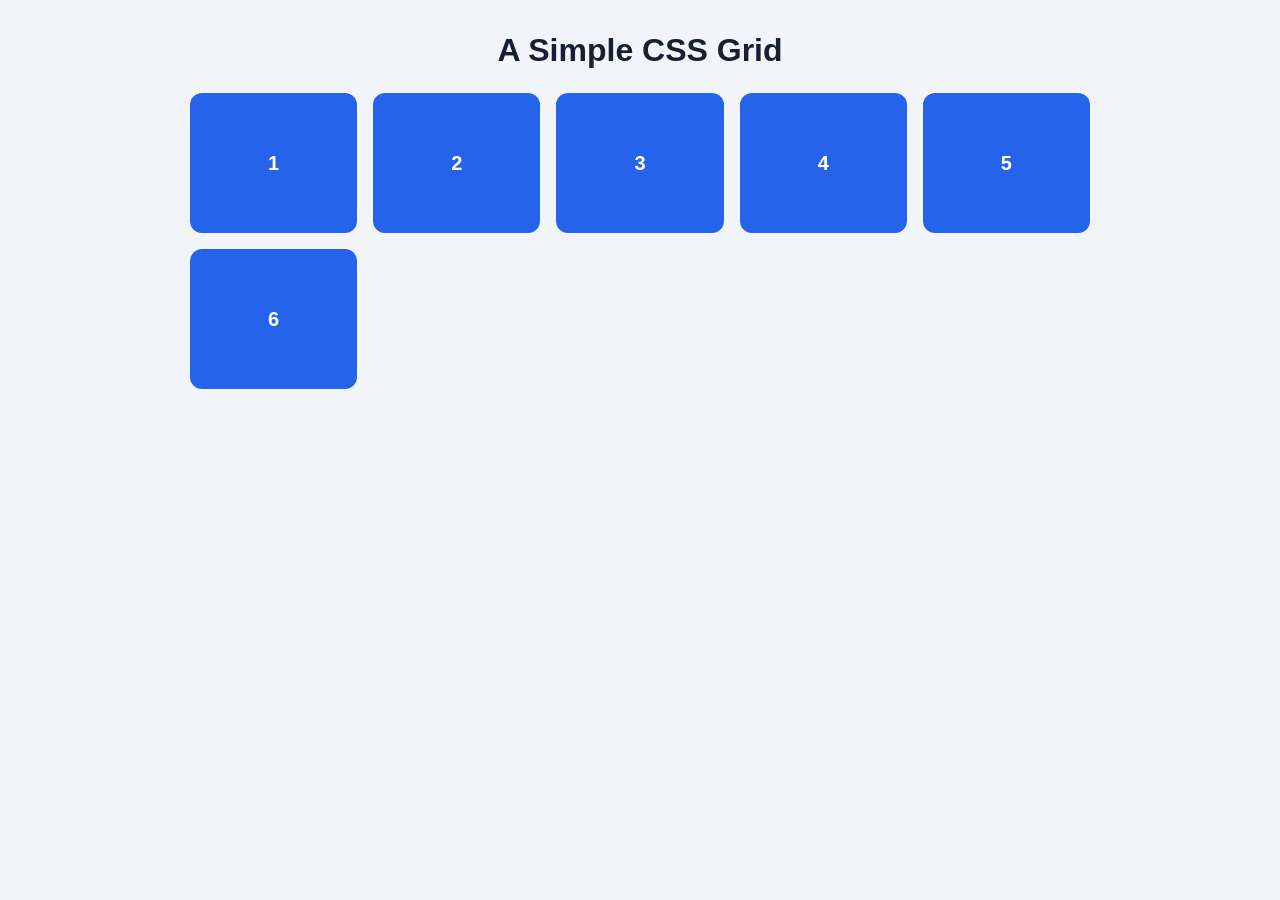
==== index.html @ 4e63cbca "added boxes" ====
<!DOCTYPE html>
<html lang="en">
<head>
  <meta charset="UTF-8">
  <meta name="viewport" content="width=device-width, initial-scale=1.0">
  <title>CSS Grid</title>
  <style>
    * {
      box-sizing: border-box;
    }

    body {
      margin: 0;
      padding: 2rem;
      font-family: Arial, sans-serif;
      background: #f1f5f9;
      color: #172033;
    }

    h1 {
      margin: 0 0 1.5rem;
      text-align: center;
    }

    .grid {
      display: grid;
      grid-template-columns: repeat(auto-fit, minmax(150px, 1fr));
      gap: 1rem;
      max-width: 900px;
      margin: 0 auto;
    }

    .grid-item {
      display: grid;
      place-items: center;
      min-height: 140px;
      border-radius: 12px;
      background: #2563eb;
      color: white;
      font-size: 1.25rem;
      font-weight: bold;
    }

  </style>
</head>
<body>
  <main>
    <h1>A Simple CSS Grid</h1>
    <section class="grid" aria-label="Grid of cards">
      <div class="grid-item">1</div>
      <div class="grid-item">2</div>
      <div class="grid-item">3</div>
      <div class="grid-item">4</div>
      <div class="grid-item">5</div>
      <div class="grid-item">6</div>
    </section>
  </main>
</body>
</html>
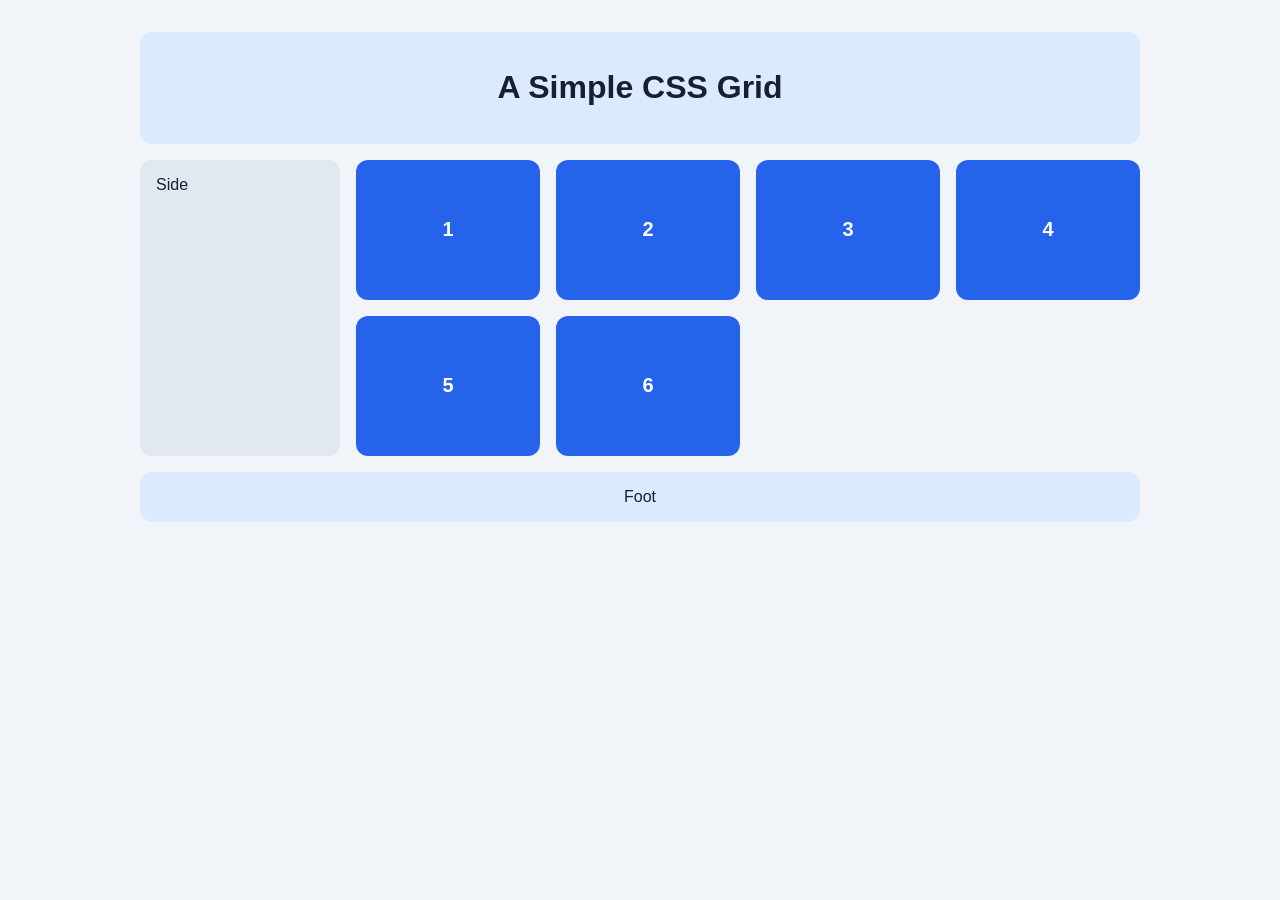
==== commit 3cd144d1: "add named the ares" ====
--- a/index.html
+++ b/index.html
@@ -17,17 +17,50 @@
       color: #172033;
     }
 
-    h1 {
-      margin: 0 0 1.5rem;
+    .layout {
+      display: grid;
+      grid-template-columns: 200px minmax(0, 1fr);
+      grid-template-areas:
+        "head head"
+        "side main"
+        "foot foot";
+      gap: 1rem;
+      max-width: 1000px;
+      margin: 0 auto;
+    }
+
+    .head {
+      grid-area: head;
+      text-align: center;
+      padding: 1rem;
+      border-radius: 12px;
+      background: #dbeafe;
+    }
+
+    .side {
+      grid-area: side;
+      padding: 1rem;
+      border-radius: 12px;
+      background: #e2e8f0;
+    }
+
+    .main {
+      grid-area: main;
+      min-width: 0;
+    }
+
+    .foot {
+      grid-area: foot;
+      padding: 1rem;
+      border-radius: 12px;
+      background: #dbeafe;
       text-align: center;
     }
 
-    .grid {
+    .cards {
       display: grid;
       grid-template-columns: repeat(auto-fit, minmax(150px, 1fr));
       gap: 1rem;
-      max-width: 900px;
-      margin: 0 auto;
     }
 
     .grid-item {
@@ -41,19 +74,40 @@
       font-weight: bold;
     }
 
+    @media (max-width: 600px) {
+      body {
+        padding: 1rem;
+      }
+
+      .layout {
+        grid-template-columns: minmax(0, 1fr);
+        grid-template-areas:
+          "head"
+          "side"
+          "main"
+          "foot";
+      }
+    }
+
   </style>
 </head>
 <body>
-  <main>
-    <h1>A Simple CSS Grid</h1>
-    <section class="grid" aria-label="Grid of cards">
-      <div class="grid-item">1</div>
-      <div class="grid-item">2</div>
-      <div class="grid-item">3</div>
-      <div class="grid-item">4</div>
-      <div class="grid-item">5</div>
-      <div class="grid-item">6</div>
-    </section>
-  </main>
+  <div class="layout">
+    <header class="head">
+      <h1>A Simple CSS Grid</h1>
+    </header>
+    <aside class="side" aria-label="Sidebar">Side</aside>
+    <main class="main">
+      <section class="cards" aria-label="Grid of cards">
+        <div class="grid-item">1</div>
+        <div class="grid-item">2</div>
+        <div class="grid-item">3</div>
+        <div class="grid-item">4</div>
+        <div class="grid-item">5</div>
+        <div class="grid-item">6</div>
+      </section>
+    </main>
+    <footer class="foot">Foot</footer>
+  </div>
 </body>
 </html>
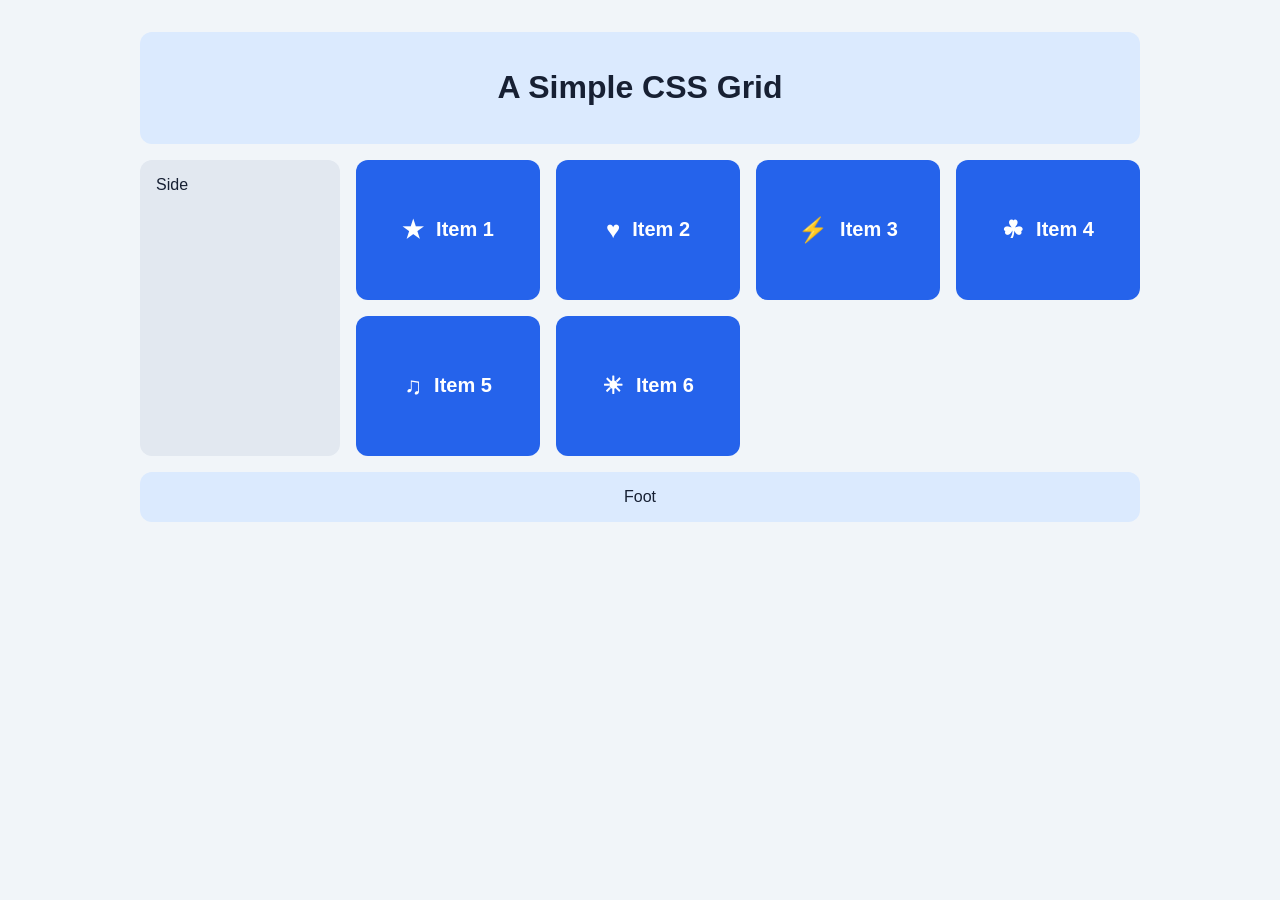
==== commit 8ee5b4fb: "added icons and text" ====
--- a/index.html
+++ b/index.html
@@ -64,14 +64,20 @@
     }
 
     .grid-item {
-      display: grid;
-      place-items: center;
+      display: flex;
+      align-items: center;
+      justify-content: center;
+      gap: 0.75rem;
       min-height: 140px;
       border-radius: 12px;
       background: #2563eb;
       color: white;
       font-size: 1.25rem;
       font-weight: bold;
+    }
+
+    .grid-icon {
+      font-size: 1.5rem;
     }
 
     @media (max-width: 600px) {
@@ -99,12 +105,12 @@
     <aside class="side" aria-label="Sidebar">Side</aside>
     <main class="main">
       <section class="cards" aria-label="Grid of cards">
-        <div class="grid-item">1</div>
-        <div class="grid-item">2</div>
-        <div class="grid-item">3</div>
-        <div class="grid-item">4</div>
-        <div class="grid-item">5</div>
-        <div class="grid-item">6</div>
+        <div class="grid-item"><span class="grid-icon" aria-hidden="true">★</span><span>Item 1</span></div>
+        <div class="grid-item"><span class="grid-icon" aria-hidden="true">♥</span><span>Item 2</span></div>
+        <div class="grid-item"><span class="grid-icon" aria-hidden="true">⚡</span><span>Item 3</span></div>
+        <div class="grid-item"><span class="grid-icon" aria-hidden="true">☘</span><span>Item 4</span></div>
+        <div class="grid-item"><span class="grid-icon" aria-hidden="true">♫</span><span>Item 5</span></div>
+        <div class="grid-item"><span class="grid-icon" aria-hidden="true">☀</span><span>Item 6</span></div>
       </section>
     </main>
     <footer class="foot">Foot</footer>
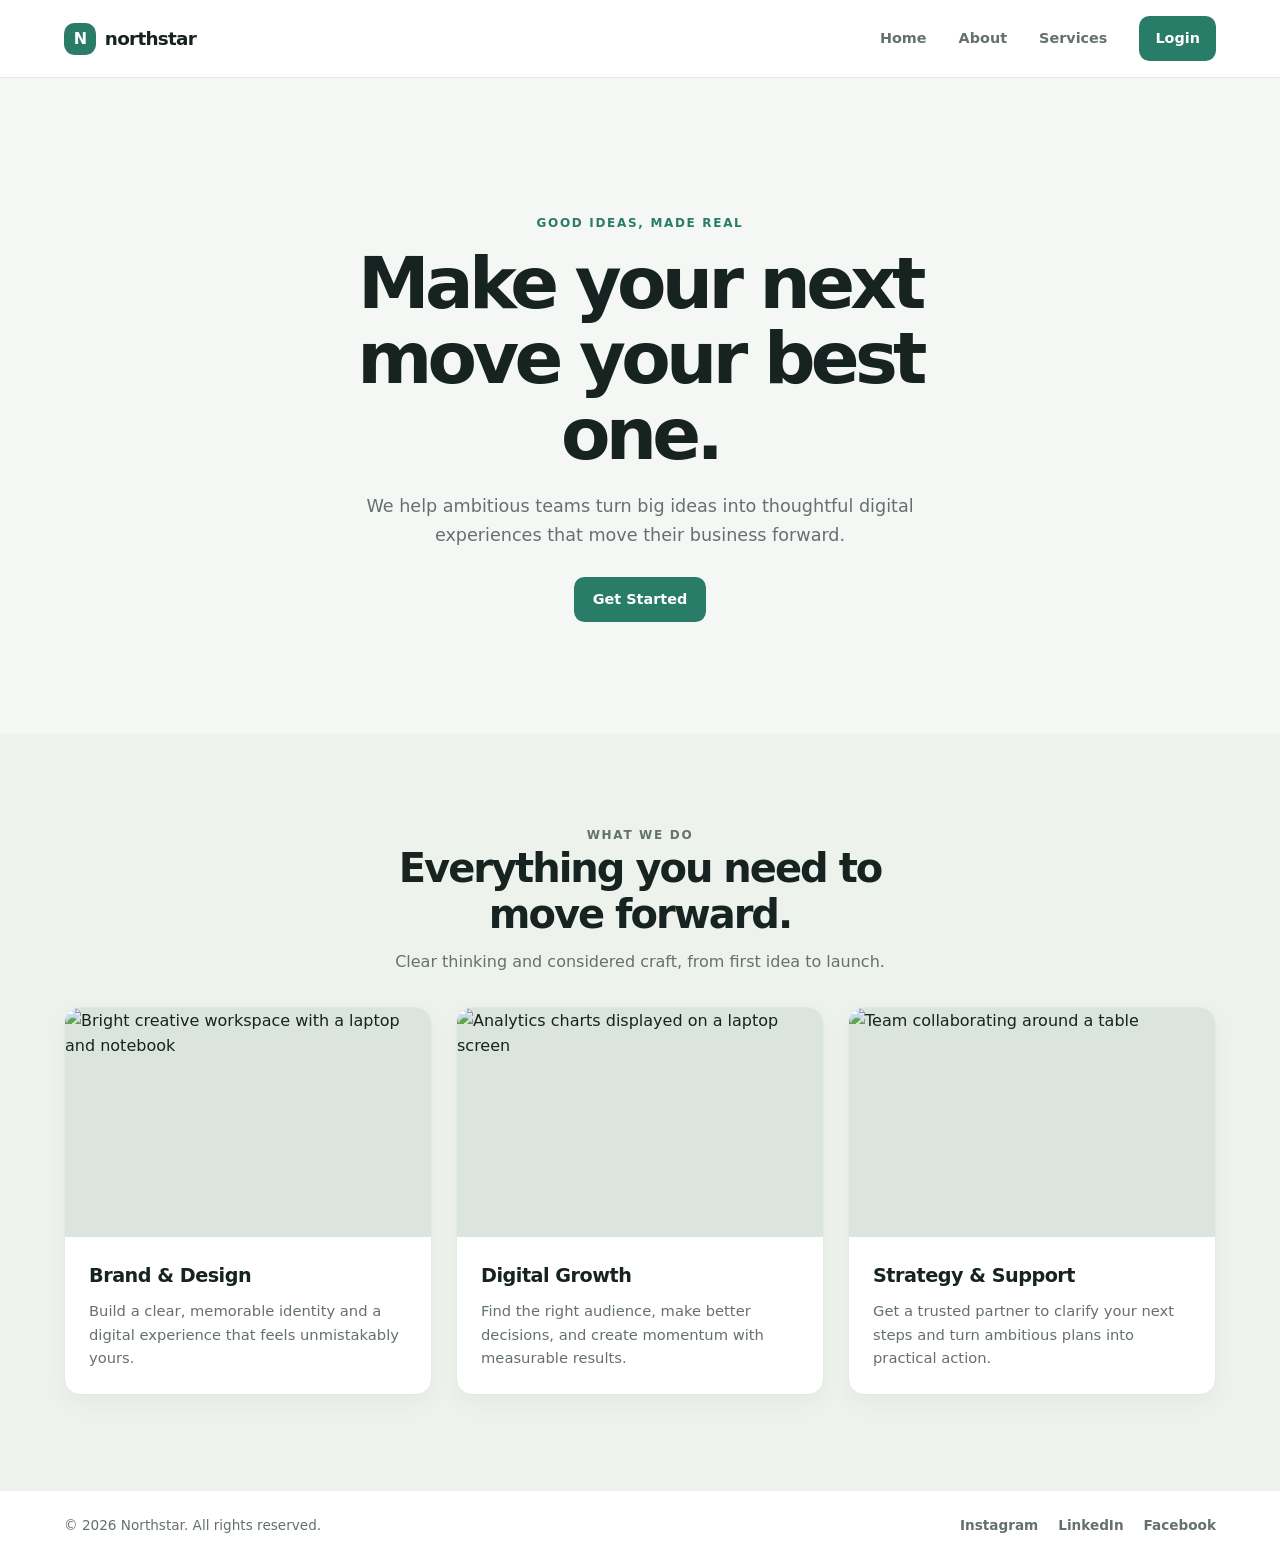
==== commit 60a59857: "added mobile-first landing page" ====
--- a/index.html
+++ b/index.html
@@ -1,119 +1,409 @@
 <!DOCTYPE html>
 <html lang="en">
-<head>
-  <meta charset="UTF-8">
-  <meta name="viewport" content="width=device-width, initial-scale=1.0">
-  <title>CSS Grid</title>
-  <style>
-    * {
-      box-sizing: border-box;
-    }
-
-    body {
-      margin: 0;
-      padding: 2rem;
-      font-family: Arial, sans-serif;
-      background: #f1f5f9;
-      color: #172033;
-    }
-
-    .layout {
-      display: grid;
-      grid-template-columns: 200px minmax(0, 1fr);
-      grid-template-areas:
-        "head head"
-        "side main"
-        "foot foot";
-      gap: 1rem;
-      max-width: 1000px;
-      margin: 0 auto;
-    }
-
-    .head {
-      grid-area: head;
-      text-align: center;
-      padding: 1rem;
-      border-radius: 12px;
-      background: #dbeafe;
-    }
-
-    .side {
-      grid-area: side;
-      padding: 1rem;
-      border-radius: 12px;
-      background: #e2e8f0;
-    }
-
-    .main {
-      grid-area: main;
-      min-width: 0;
-    }
-
-    .foot {
-      grid-area: foot;
-      padding: 1rem;
-      border-radius: 12px;
-      background: #dbeafe;
-      text-align: center;
-    }
-
-    .cards {
-      display: grid;
-      grid-template-columns: repeat(auto-fit, minmax(150px, 1fr));
-      gap: 1rem;
-    }
-
-    .grid-item {
-      display: flex;
-      align-items: center;
-      justify-content: center;
-      gap: 0.75rem;
-      min-height: 140px;
-      border-radius: 12px;
-      background: #2563eb;
-      color: white;
-      font-size: 1.25rem;
-      font-weight: bold;
-    }
-
-    .grid-icon {
-      font-size: 1.5rem;
-    }
-
-    @media (max-width: 600px) {
+  <head>
+    <meta charset="UTF-8" />
+    <meta name="viewport" content="width=device-width, initial-scale=1.0" />
+    <meta
+      name="description"
+      content="Thoughtful design, technology, and strategy to help your business grow."
+    />
+    <title>Northstar — Make your next move</title>
+    <style>
+      :root {
+        color-scheme: light;
+        --ink: #172321;
+        --muted: #64716e;
+        --accent: #287c68;
+        --accent-dark: #1e6253;
+        --surface: #ffffff;
+        --page: #f5f7f4;
+        --line: #e2e8e3;
+        font-family: Inter, ui-sans-serif, system-ui, -apple-system, BlinkMacSystemFont, "Segoe UI", sans-serif;
+      }
+
+      * {
+        box-sizing: border-box;
+      }
+
+      html {
+        scroll-behavior: smooth;
+      }
+
       body {
-        padding: 1rem;
-      }
-
-      .layout {
-        grid-template-columns: minmax(0, 1fr);
-        grid-template-areas:
-          "head"
-          "side"
-          "main"
-          "foot";
-      }
-    }
-
-  </style>
-</head>
-<body>
-  <div class="layout">
-    <header class="head">
-      <h1>A Simple CSS Grid</h1>
+        margin: 0;
+        background: var(--page);
+        color: var(--ink);
+        line-height: 1.6;
+      }
+
+      a {
+        color: inherit;
+        text-decoration: none;
+      }
+
+      .container {
+        width: min(100% - 2rem, 72rem);
+        margin-inline: auto;
+      }
+
+      .site-header {
+        padding-block: 1rem;
+        background: var(--surface);
+        border-bottom: 1px solid var(--line);
+      }
+
+      .header-inner {
+        display: flex;
+        flex-wrap: wrap;
+        align-items: center;
+        justify-content: space-between;
+        gap: 0.9rem 1rem;
+      }
+
+      .logo {
+        display: inline-flex;
+        align-items: center;
+        gap: 0.55rem;
+        font-size: 1.15rem;
+        font-weight: 800;
+        letter-spacing: -0.04em;
+      }
+
+      .logo-mark {
+        display: grid;
+        width: 2rem;
+        aspect-ratio: 1;
+        place-items: center;
+        border-radius: 0.65rem;
+        background: var(--accent);
+        color: white;
+        font-size: 1rem;
+      }
+
+      .main-nav {
+        display: flex;
+        order: 3;
+        width: 100%;
+        justify-content: center;
+        gap: clamp(1rem, 6vw, 2rem);
+      }
+
+      .main-nav a,
+      .footer-links a {
+        color: var(--muted);
+        font-size: 0.9rem;
+        font-weight: 600;
+        transition: color 160ms ease;
+      }
+
+      .main-nav a:hover,
+      .footer-links a:hover {
+        color: var(--accent);
+      }
+
+      .button {
+        display: inline-flex;
+        min-height: 2.8rem;
+        align-items: center;
+        justify-content: center;
+        padding: 0.7rem 1.15rem;
+        border: 0;
+        border-radius: 0.65rem;
+        background: var(--accent);
+        color: #fff;
+        font: inherit;
+        font-size: 0.9rem;
+        font-weight: 700;
+        transition: background 160ms ease, transform 160ms ease;
+      }
+
+      .button:hover {
+        transform: translateY(-1px);
+        background: var(--accent-dark);
+      }
+
+      .button:focus-visible,
+      a:focus-visible {
+        outline: 3px solid #9ed5c6;
+        outline-offset: 3px;
+      }
+
+      .button-small {
+        min-height: 2.5rem;
+        padding-inline: 1rem;
+      }
+
+      .hero {
+        padding-block: 5rem 4.5rem;
+        text-align: center;
+      }
+
+      .eyebrow {
+        margin: 0 0 0.75rem;
+        color: var(--accent);
+        font-size: 0.75rem;
+        font-weight: 800;
+        letter-spacing: 0.14em;
+        text-transform: uppercase;
+      }
+
+      .hero h1 {
+        max-width: 13ch;
+        margin: 0 auto;
+        font-size: clamp(2.5rem, 11vw, 4rem);
+        letter-spacing: -0.065em;
+        line-height: 1.05;
+      }
+
+      .hero-copy {
+        max-width: 35rem;
+        margin: 1.25rem auto 1.75rem;
+        color: var(--muted);
+        font-size: 1rem;
+      }
+
+      .services {
+        padding-block: 3.5rem 5rem;
+        background: #edf2ed;
+      }
+
+      .section-heading {
+        max-width: 36rem;
+        margin: 0 auto 2rem;
+        text-align: center;
+      }
+
+      .section-heading h2 {
+        margin: 0;
+        font-size: clamp(1.8rem, 7vw, 2.5rem);
+        letter-spacing: -0.05em;
+        line-height: 1.15;
+      }
+
+      .section-heading p {
+        margin: 0.75rem 0 0;
+        color: var(--muted);
+      }
+
+      .cards {
+        display: grid;
+        grid-template-columns: 1fr;
+        gap: 1rem;
+      }
+
+      .card {
+        overflow: hidden;
+        border: 1px solid var(--line);
+        border-radius: 1rem;
+        background: var(--surface);
+        box-shadow: 0 0.5rem 1.5rem rgb(23 35 33 / 4%);
+      }
+
+      .card img {
+        display: block;
+        width: 100%;
+        aspect-ratio: 16 / 10;
+        object-fit: cover;
+        background: #dce5dd;
+      }
+
+      .card-content {
+        padding: 1.25rem;
+      }
+
+      .card h3 {
+        margin: 0;
+        font-size: 1.2rem;
+        letter-spacing: -0.025em;
+      }
+
+      .card p {
+        margin: 0.5rem 0 0;
+        color: var(--muted);
+        font-size: 0.92rem;
+      }
+
+      .site-footer {
+        padding-block: 1.5rem;
+        background: var(--surface);
+      }
+
+      .footer-inner {
+        display: flex;
+        flex-direction: column;
+        align-items: center;
+        gap: 0.8rem;
+        text-align: center;
+      }
+
+      .copyright {
+        margin: 0;
+        color: var(--muted);
+        font-size: 0.85rem;
+      }
+
+      .footer-links {
+        display: flex;
+        gap: 1.25rem;
+      }
+
+      .footer-links a {
+        font-size: 0.85rem;
+      }
+
+      @media (min-width: 768px) {
+        .container {
+          width: min(100% - 3rem, 72rem);
+        }
+
+        .header-inner {
+          flex-wrap: nowrap;
+          gap: 2rem;
+        }
+
+        .main-nav {
+          order: 0;
+          width: auto;
+          margin-left: auto;
+        }
+
+        .hero {
+          padding-block: 7rem 6rem;
+        }
+
+        .hero-copy {
+          font-size: 1.1rem;
+        }
+
+        .services {
+          padding-block: 5rem 6rem;
+        }
+
+        .cards {
+          grid-template-columns: repeat(2, minmax(0, 1fr));
+          gap: 1.25rem;
+        }
+
+        .footer-inner {
+          flex-direction: row;
+          justify-content: space-between;
+          text-align: left;
+        }
+      }
+
+      @media (min-width: 1024px) {
+        .hero {
+          padding-block: 8.5rem 7rem;
+        }
+
+        .hero h1 {
+          font-size: 4.5rem;
+        }
+
+        .cards {
+          grid-template-columns: repeat(3, minmax(0, 1fr));
+          gap: 1.5rem;
+        }
+
+        .card-content {
+          padding: 1.5rem;
+        }
+      }
+    </style>
+  </head>
+  <body>
+    <header class="site-header">
+      <div class="container header-inner">
+        <a class="logo" href="#" aria-label="Northstar home">
+          <span class="logo-mark" aria-hidden="true">N</span>
+          <span>northstar</span>
+        </a>
+        <nav class="main-nav" aria-label="Main navigation">
+          <a href="#">Home</a>
+          <a href="#about">About</a>
+          <a href="#services">Services</a>
+        </nav>
+        <a class="button button-small" href="#login">Login</a>
+      </div>
     </header>
-    <aside class="side" aria-label="Sidebar">Side</aside>
-    <main class="main">
-      <section class="cards" aria-label="Grid of cards">
-        <div class="grid-item"><span class="grid-icon" aria-hidden="true">★</span><span>Item 1</span></div>
-        <div class="grid-item"><span class="grid-icon" aria-hidden="true">♥</span><span>Item 2</span></div>
-        <div class="grid-item"><span class="grid-icon" aria-hidden="true">⚡</span><span>Item 3</span></div>
-        <div class="grid-item"><span class="grid-icon" aria-hidden="true">☘</span><span>Item 4</span></div>
-        <div class="grid-item"><span class="grid-icon" aria-hidden="true">♫</span><span>Item 5</span></div>
-        <div class="grid-item"><span class="grid-icon" aria-hidden="true">☀</span><span>Item 6</span></div>
+
+    <main>
+      <section class="hero" id="about">
+        <div class="container">
+          <p class="eyebrow">Good ideas, made real</p>
+          <h1>Make your next move your best one.</h1>
+          <p class="hero-copy">
+            We help ambitious teams turn big ideas into thoughtful digital
+            experiences that move their business forward.
+          </p>
+          <a class="button" href="#services">Get Started</a>
+        </div>
+      </section>
+
+      <section class="services" id="services" aria-labelledby="services-title">
+        <div class="container">
+          <div class="section-heading">
+            <p class="eyebrow">What we do</p>
+            <h2 id="services-title">Everything you need to move forward.</h2>
+            <p>Clear thinking and considered craft, from first idea to launch.</p>
+          </div>
+          <div class="cards">
+            <article class="card">
+              <img
+                src="https://images.unsplash.com/photo-1499951360447-b19be8fe80f5?auto=format&fit=crop&w=900&q=80"
+                alt="Bright creative workspace with a laptop and notebook"
+                loading="lazy"
+              />
+              <div class="card-content">
+                <h3>Brand &amp; Design</h3>
+                <p>
+                  Build a clear, memorable identity and a digital experience
+                  that feels unmistakably yours.
+                </p>
+              </div>
+            </article>
+            <article class="card">
+              <img
+                src="https://images.unsplash.com/photo-1460925895917-afdab827c52f?auto=format&fit=crop&w=900&q=80"
+                alt="Analytics charts displayed on a laptop screen"
+                loading="lazy"
+              />
+              <div class="card-content">
+                <h3>Digital Growth</h3>
+                <p>
+                  Find the right audience, make better decisions, and create
+                  momentum with measurable results.
+                </p>
+              </div>
+            </article>
+            <article class="card">
+              <img
+                src="https://images.unsplash.com/photo-1521737711867-e3b97375f902?auto=format&fit=crop&w=900&q=80"
+                alt="Team collaborating around a table"
+                loading="lazy"
+              />
+              <div class="card-content">
+                <h3>Strategy &amp; Support</h3>
+                <p>
+                  Get a trusted partner to clarify your next steps and turn
+                  ambitious plans into practical action.
+                </p>
+              </div>
+            </article>
+          </div>
+        </div>
       </section>
     </main>
-    <footer class="foot">Foot</footer>
-  </div>
-</body>
+
+    <footer class="site-footer" id="login">
+      <div class="container footer-inner">
+        <p class="copyright">&copy; 2026 Northstar. All rights reserved.</p>
+        <nav class="footer-links" aria-label="Social links">
+          <a href="https://www.instagram.com/">Instagram</a>
+          <a href="https://www.linkedin.com/">LinkedIn</a>
+          <a href="https://www.facebook.com/">Facebook</a>
+        </nav>
+      </div>
+    </footer>
+  </body>
 </html>
